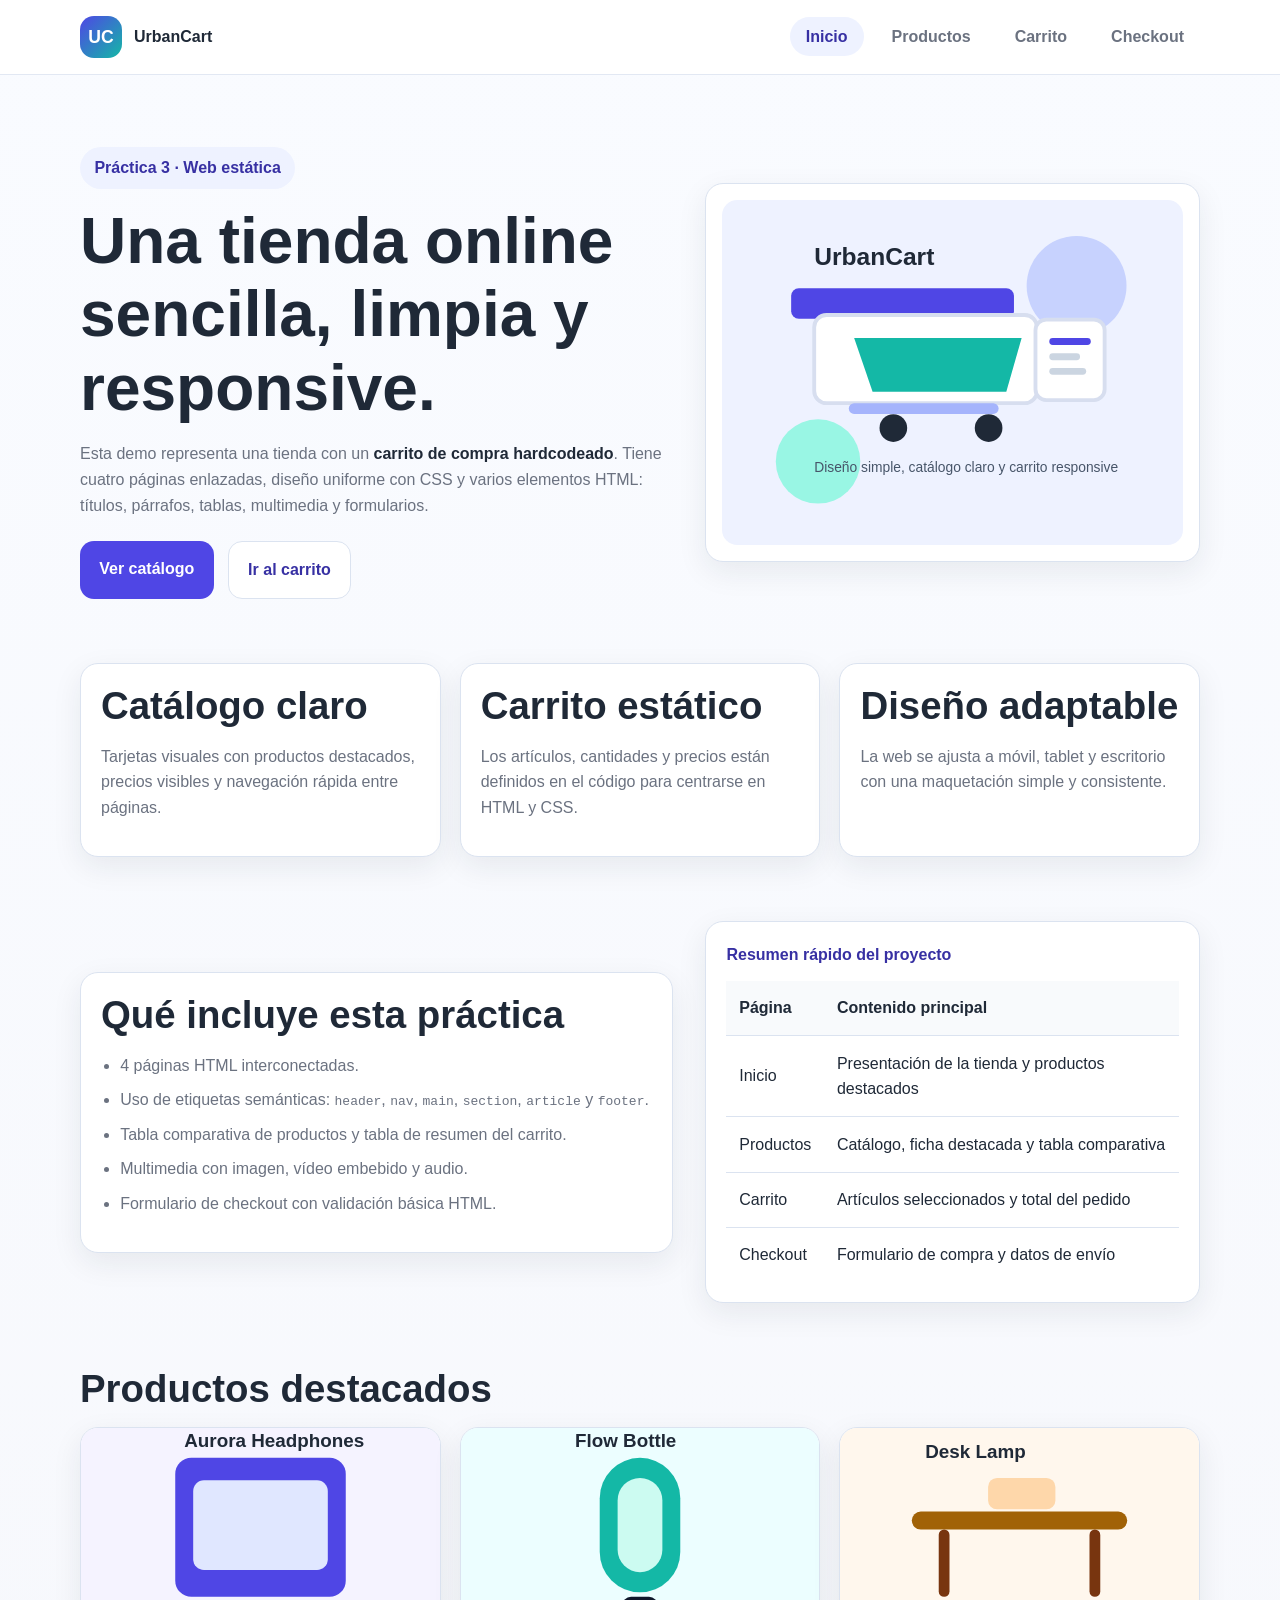
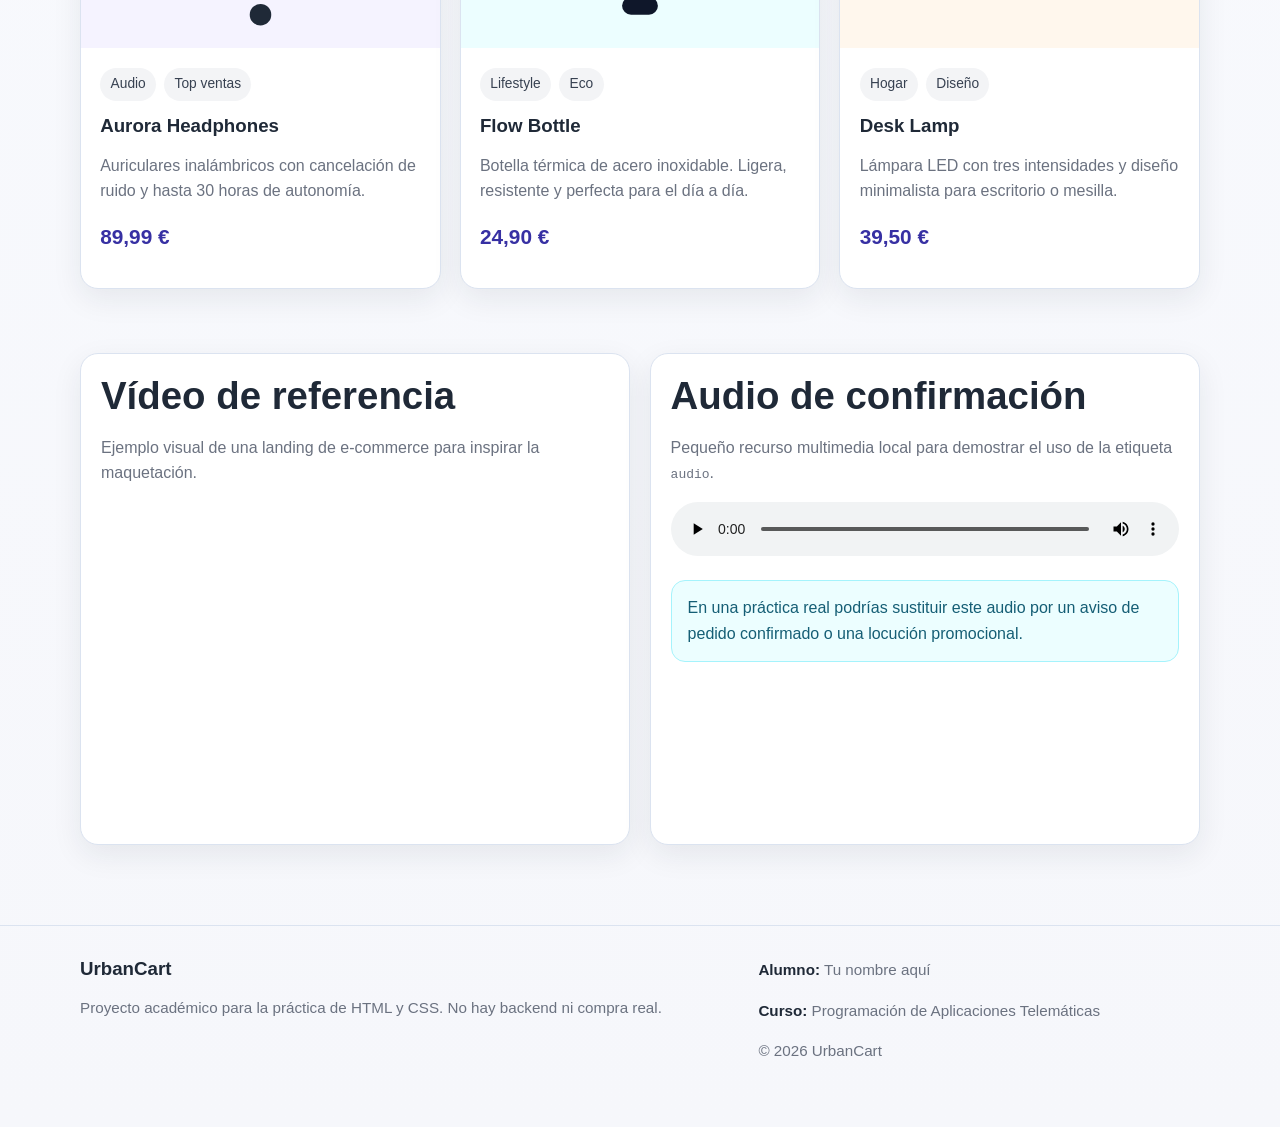
==== index.html @ 6edde0a0 "p4 inicial" ====
<!DOCTYPE html>
<html lang="es">
<head>
  <meta charset="UTF-8">
  <meta name="viewport" content="width=device-width, initial-scale=1.0">
  <meta name="description" content="Tienda online estática sobre un carrito de compra desarrollada con HTML y CSS.">
  <title>UrbanCart | Inicio</title>
  <link rel="stylesheet" href="styles.css">
</head>
<body>
  <header class="site-header">
    <div class="container navbar">
      <a class="logo" href="index.html">
        <span class="logo-mark">UC</span>
        <span>UrbanCart</span>
      </a>
      <nav aria-label="Navegación principal">
        <ul class="nav-links">
          <li><a class="active" href="index.html">Inicio</a></li>
          <li><a href="productos.html">Productos</a></li>
          <li><a href="carrito.html">Carrito</a></li>
          <li><a href="checkout.html">Checkout</a></li>
        </ul>
      </nav>
    </div>
  </header>

  <main>
    <section class="hero">
      <div class="container hero-grid">
        <div>
          <span class="badge">Práctica 3 · Web estática</span>
          <h1>Una tienda online sencilla, limpia y responsive.</h1>
          <p>
            Esta demo representa una tienda con un <strong>carrito de compra hardcodeado</strong>.
            Tiene cuatro páginas enlazadas, diseño uniforme con CSS y varios elementos HTML: títulos,
            párrafos, tablas, multimedia y formularios.
          </p>
          <div class="hero-actions">
            <a class="btn btn-primary" href="productos.html">Ver catálogo</a>
            <a class="btn btn-secondary" href="carrito.html">Ir al carrito</a>
          </div>
        </div>
        <article class="card hero-card">
          <img src="assets/img/hero-cart.svg" alt="Ilustración de un carrito de compra moderno con tarjetas de producto.">
        </article>
      </div>
    </section>

    <section class="section">
      <div class="container">
        <div class="grid-3">
          <article class="feature">
            <h2>Catálogo claro</h2>
            <p>Tarjetas visuales con productos destacados, precios visibles y navegación rápida entre páginas.</p>
          </article>
          <article class="feature">
            <h2>Carrito estático</h2>
            <p>Los artículos, cantidades y precios están definidos en el código para centrarse en HTML y CSS.</p>
          </article>
          <article class="feature">
            <h2>Diseño adaptable</h2>
            <p>La web se ajusta a móvil, tablet y escritorio con una maquetación simple y consistente.</p>
          </article>
        </div>
      </div>
    </section>

    <section class="section">
      <div class="container two-columns">
        <div class="info-box">
          <h2>Qué incluye esta práctica</h2>
          <ul class="check-list">
            <li>4 páginas HTML interconectadas.</li>
            <li>Uso de etiquetas semánticas: <code>header</code>, <code>nav</code>, <code>main</code>, <code>section</code>, <code>article</code> y <code>footer</code>.</li>
            <li>Tabla comparativa de productos y tabla de resumen del carrito.</li>
            <li>Multimedia con imagen, vídeo embebido y audio.</li>
            <li>Formulario de checkout con validación básica HTML.</li>
          </ul>
        </div>

        <div class="table-card">
          <table>
            <caption>Resumen rápido del proyecto</caption>
            <thead>
              <tr>
                <th>Página</th>
                <th>Contenido principal</th>
              </tr>
            </thead>
            <tbody>
              <tr>
                <td>Inicio</td>
                <td>Presentación de la tienda y productos destacados</td>
              </tr>
              <tr>
                <td>Productos</td>
                <td>Catálogo, ficha destacada y tabla comparativa</td>
              </tr>
              <tr>
                <td>Carrito</td>
                <td>Artículos seleccionados y total del pedido</td>
              </tr>
              <tr>
                <td>Checkout</td>
                <td>Formulario de compra y datos de envío</td>
              </tr>
            </tbody>
          </table>
        </div>
      </div>
    </section>

    <section class="section">
      <div class="container">
        <h2>Productos destacados</h2>
        <div class="catalog-grid">
          <article class="card catalog-item">
            <img src="assets/img/product-aurora.svg" alt="Auriculares Aurora en color azul.">
            <div class="catalog-content">
              <div class="tag-row">
                <span class="tag">Audio</span>
                <span class="tag">Top ventas</span>
              </div>
              <h3>Aurora Headphones</h3>
              <p>Auriculares inalámbricos con cancelación de ruido y hasta 30 horas de autonomía.</p>
              <p class="price">89,99 €</p>
            </div>
          </article>
          <article class="card catalog-item">
            <img src="assets/img/product-flow.svg" alt="Botella térmica Flow verde.">
            <div class="catalog-content">
              <div class="tag-row">
                <span class="tag">Lifestyle</span>
                <span class="tag">Eco</span>
              </div>
              <h3>Flow Bottle</h3>
              <p>Botella térmica de acero inoxidable. Ligera, resistente y perfecta para el día a día.</p>
              <p class="price">24,90 €</p>
            </div>
          </article>
          <article class="card catalog-item">
            <img src="assets/img/product-desk.svg" alt="Lámpara de escritorio minimalista color madera.">
            <div class="catalog-content">
              <div class="tag-row">
                <span class="tag">Hogar</span>
                <span class="tag">Diseño</span>
              </div>
              <h3>Desk Lamp</h3>
              <p>Lámpara LED con tres intensidades y diseño minimalista para escritorio o mesilla.</p>
              <p class="price">39,50 €</p>
            </div>
          </article>
        </div>
      </div>
    </section>

    <section class="section">
      <div class="container media-grid">
        <article class="media-card">
          <h2>Vídeo de referencia</h2>
          <p>Ejemplo visual de una landing de e-commerce para inspirar la maquetación.</p>
          <iframe height="315" src="https://www.youtube.com/embed/yfoY53QXEnI" title="Vídeo de ejemplo sobre diseño web responsive" allow="accelerometer; autoplay; clipboard-write; encrypted-media; gyroscope; picture-in-picture; web-share" allowfullscreen></iframe>
        </article>

        <article class="media-card">
          <h2>Audio de confirmación</h2>
          <p>Pequeño recurso multimedia local para demostrar el uso de la etiqueta <code>audio</code>.</p>
          <audio controls>
            <source src="assets/media/confirm-tone.wav" type="audio/wav">
            Tu navegador no soporta el elemento de audio.
          </audio>
          <div class="notice">En una práctica real podrías sustituir este audio por un aviso de pedido confirmado o una locución promocional.</div>
        </article>
      </div>
    </section>
  </main>

  <footer class="site-footer">
    <div class="container footer-grid">
      <div>
        <h3>UrbanCart</h3>
        <p class="small">Proyecto académico para la práctica de HTML y CSS. No hay backend ni compra real.</p>
      </div>
      <div>
        <p class="small"><strong>Alumno:</strong> Tu nombre aquí</p>
        <p class="small"><strong>Curso:</strong> Programación de Aplicaciones Telemáticas</p>
        <p class="small">© 2026 UrbanCart</p>
      </div>
    </div>
  </footer>
</body>
</html>
---- styles.css ----
:root {
  --bg: #f6f7fb;
  --surface: #ffffff;
  --surface-2: #eef2ff;
  --text: #1f2937;
  --muted: #6b7280;
  --primary: #4f46e5;
  --primary-dark: #3730a3;
  --accent: #14b8a6;
  --border: #dbe3f0;
  --shadow: 0 10px 30px rgba(31, 41, 55, 0.08);
  --radius: 18px;
  --max: 1120px;
}

* {
  box-sizing: border-box;
}

html {
  scroll-behavior: smooth;
}

body {
  margin: 0;
  font-family: Arial, Helvetica, sans-serif;
  color: var(--text);
  background: linear-gradient(180deg, #f9fbff 0%, var(--bg) 100%);
  line-height: 1.6;
}

a {
  color: inherit;
  text-decoration: none;
}

img {
  max-width: 100%;
  display: block;
}

.container {
  width: min(92%, var(--max));
  margin: 0 auto;
}

.site-header {
  position: sticky;
  top: 0;
  z-index: 10;
  backdrop-filter: blur(10px);
  background: rgba(255, 255, 255, 0.9);
  border-bottom: 1px solid rgba(219, 227, 240, 0.8);
}

.navbar {
  display: flex;
  align-items: center;
  justify-content: space-between;
  gap: 1rem;
  min-height: 74px;
}

.logo {
  display: flex;
  align-items: center;
  gap: 0.75rem;
  font-weight: 700;
}

.logo-mark {
  width: 42px;
  height: 42px;
  border-radius: 14px;
  background: linear-gradient(135deg, var(--primary), var(--accent));
  display: grid;
  place-items: center;
  color: white;
  font-size: 1.1rem;
}

.nav-links {
  list-style: none;
  display: flex;
  gap: 0.75rem;
  padding: 0;
  margin: 0;
  flex-wrap: wrap;
}

.nav-links a {
  padding: 0.7rem 1rem;
  border-radius: 999px;
  color: var(--muted);
  font-weight: 600;
}

.nav-links a:hover,
.nav-links a.active {
  background: var(--surface-2);
  color: var(--primary-dark);
}

.hero,
.page-hero {
  padding: 4.5rem 0 2rem;
}

.hero-grid,
.two-columns {
  display: grid;
  grid-template-columns: 1.2fr 1fr;
  gap: 2rem;
  align-items: center;
}

.badge {
  display: inline-flex;
  align-items: center;
  gap: 0.5rem;
  padding: 0.5rem 0.9rem;
  border-radius: 999px;
  background: var(--surface-2);
  color: var(--primary-dark);
  font-weight: 700;
  margin-bottom: 1rem;
}

h1, h2, h3 {
  line-height: 1.15;
  margin: 0 0 1rem;
}

h1 {
  font-size: clamp(2.3rem, 5vw, 4.2rem);
}

h2 {
  font-size: clamp(1.7rem, 3vw, 2.5rem);
}

p {
  margin: 0 0 1rem;
  color: var(--muted);
}

.hero-actions,
.inline-actions {
  display: flex;
  flex-wrap: wrap;
  gap: 0.9rem;
  margin-top: 1.4rem;
}

.btn,
button,
input[type="submit"] {
  border: none;
  border-radius: 14px;
  padding: 0.95rem 1.2rem;
  font-weight: 700;
  cursor: pointer;
  transition: transform 0.2s ease, box-shadow 0.2s ease;
}

.btn:hover,
button:hover,
input[type="submit"]:hover {
  transform: translateY(-2px);
  box-shadow: var(--shadow);
}

.btn-primary,
input[type="submit"] {
  background: var(--primary);
  color: #fff;
}

.btn-secondary {
  background: #fff;
  color: var(--primary-dark);
  border: 1px solid var(--border);
}

.card,
.feature,
.info-box,
.table-card,
.media-card,
.form-card,
.summary-card,
.cart-item {
  background: var(--surface);
  border: 1px solid var(--border);
  border-radius: var(--radius);
  box-shadow: var(--shadow);
}

.hero-card {
  padding: 1rem;
}

.hero-card img {
  width: 100%;
  border-radius: calc(var(--radius) - 6px);
}

.section {
  padding: 2rem 0;
}

.grid-3,
.grid-2,
.catalog-grid,
.stats-grid {
  display: grid;
  gap: 1.2rem;
}

.grid-3,
.catalog-grid,
.stats-grid {
  grid-template-columns: repeat(3, 1fr);
}

.grid-2 {
  grid-template-columns: repeat(2, 1fr);
}

.feature,
.info-box,
.table-card,
.media-card,
.form-card,
.summary-card,
.cart-item {
  padding: 1.25rem;
}

.catalog-item {
  overflow: hidden;
}

.catalog-item img {
  height: 220px;
  width: 100%;
  object-fit: cover;
}

.catalog-content {
  padding: 1.2rem;
}

.price {
  color: var(--primary-dark);
  font-size: 1.3rem;
  font-weight: 800;
}

.tag-row {
  display: flex;
  flex-wrap: wrap;
  gap: 0.5rem;
  margin-bottom: 0.9rem;
}

.tag {
  font-size: 0.86rem;
  background: #f3f4f6;
  color: #374151;
  padding: 0.35rem 0.65rem;
  border-radius: 999px;
}

table {
  width: 100%;
  border-collapse: collapse;
  overflow: hidden;
}

caption {
  text-align: left;
  font-weight: 700;
  margin-bottom: 0.8rem;
  color: var(--primary-dark);
}

th,
td {
  padding: 0.9rem 0.8rem;
  border-bottom: 1px solid var(--border);
  text-align: left;
}

th {
  background: #f8fafc;
}

tr:last-child td {
  border-bottom: none;
}

.check-list {
  padding-left: 1.2rem;
  color: var(--muted);
}

.check-list li + li {
  margin-top: 0.55rem;
}

.media-grid {
  display: grid;
  gap: 1.2rem;
  grid-template-columns: 1fr 1fr;
}

iframe,
video,
audio {
  width: 100%;
  border: 0;
  border-radius: 14px;
}

form {
  display: grid;
  gap: 1rem;
}

fieldset {
  border: 1px solid var(--border);
  border-radius: 16px;
  padding: 1rem;
}

legend {
  font-weight: 700;
  color: var(--primary-dark);
  padding: 0 0.4rem;
}

label {
  display: block;
  font-weight: 700;
  margin-bottom: 0.35rem;
}

input,
select,
textarea {
  width: 100%;
  padding: 0.9rem 1rem;
  border: 1px solid var(--border);
  border-radius: 12px;
  font: inherit;
  background: #fff;
}

textarea {
  min-height: 130px;
  resize: vertical;
}

.form-row {
  display: grid;
  grid-template-columns: repeat(2, 1fr);
  gap: 1rem;
}

.checkbox-row,
.radio-row {
  display: flex;
  flex-wrap: wrap;
  gap: 1rem;
}

.checkbox-row label,
.radio-row label {
  display: inline-flex;
  gap: 0.5rem;
  align-items: center;
  font-weight: 500;
  margin: 0;
}

.checkbox-row input,
.radio-row input {
  width: auto;
}

.cart-layout {
  display: grid;
  grid-template-columns: 1.4fr 0.8fr;
  gap: 1.2rem;
}

.cart-list {
  display: grid;
  gap: 1rem;
}

.cart-item {
  display: grid;
  grid-template-columns: 120px 1fr auto;
  gap: 1rem;
  align-items: center;
}

.cart-item img {
  border-radius: 14px;
  width: 120px;
  height: 120px;
  object-fit: cover;
}

.qty-box {
  display: inline-flex;
  align-items: center;
  gap: 0.8rem;
  background: #f8fafc;
  border: 1px solid var(--border);
  border-radius: 999px;
  padding: 0.3rem 0.8rem;
}

.summary-line {
  display: flex;
  justify-content: space-between;
  gap: 1rem;
  margin-bottom: 0.8rem;
}

.summary-line.total {
  font-size: 1.1rem;
  font-weight: 800;
  color: var(--primary-dark);
  padding-top: 0.8rem;
  border-top: 1px solid var(--border);
}

.notice {
  margin-top: 1rem;
  padding: 0.9rem 1rem;
  background: #ecfeff;
  border: 1px solid #a5f3fc;
  color: #155e75;
  border-radius: 14px;
}

.site-footer {
  margin-top: 3rem;
  padding: 2rem 0 3rem;
  border-top: 1px solid var(--border);
}

.footer-grid {
  display: grid;
  gap: 1rem;
  grid-template-columns: 1.2fr 0.8fr;
}

.small {
  font-size: 0.95rem;
}

strong {
  color: var(--text);
}

@media (max-width: 900px) {
  .hero-grid,
  .two-columns,
  .grid-2,
  .grid-3,
  .catalog-grid,
  .stats-grid,
  .media-grid,
  .cart-layout,
  .footer-grid,
  .form-row {
    grid-template-columns: 1fr;
  }

  .cart-item {
    grid-template-columns: 1fr;
  }

  .navbar {
    flex-direction: column;
    padding: 1rem 0;
  }
}

@media (max-width: 560px) {
  h1 {
    font-size: 2.2rem;
  }

  .nav-links {
    justify-content: center;
  }
}


.qty-static {
  display: inline-block;
  margin-top: 0.5rem;
  padding: 0.55rem 0.8rem;
  border: 1px solid var(--border);
  border-radius: 999px;
  background: var(--surface-soft);
  color: var(--text-muted);
}
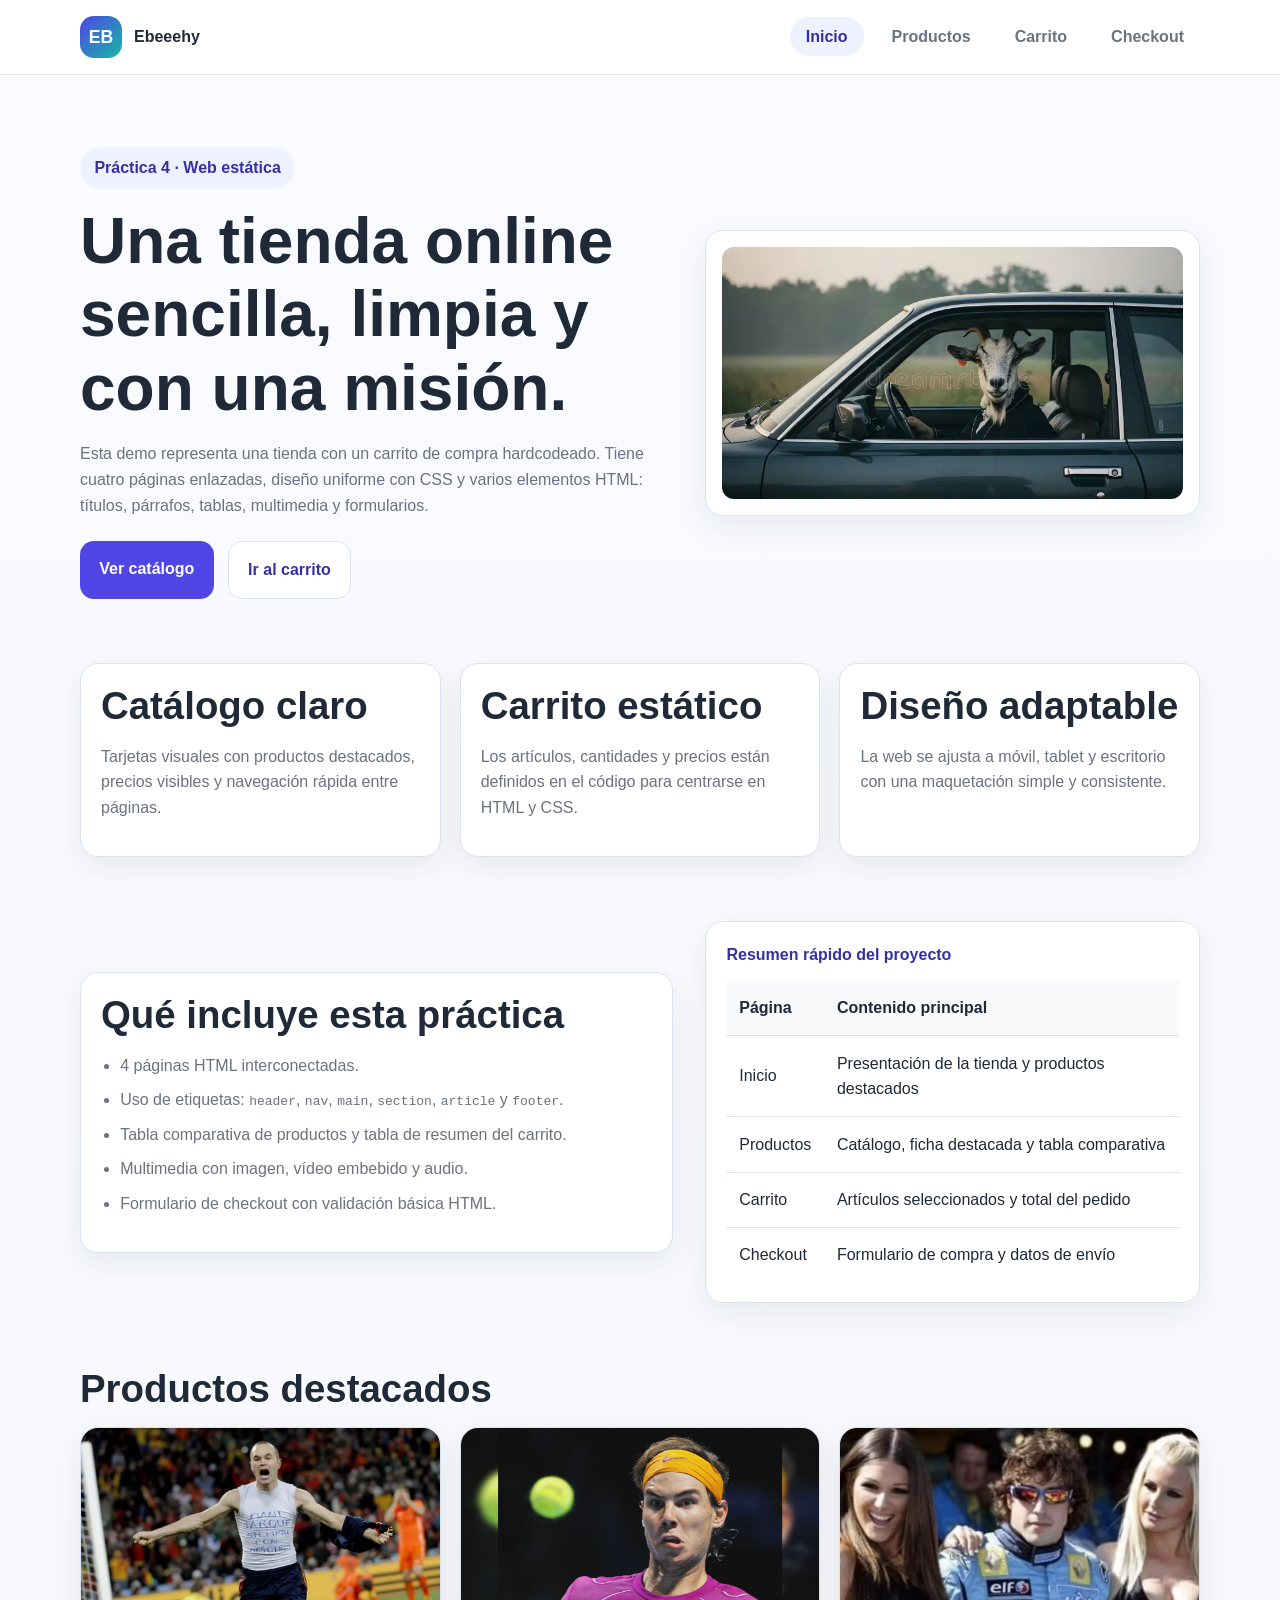
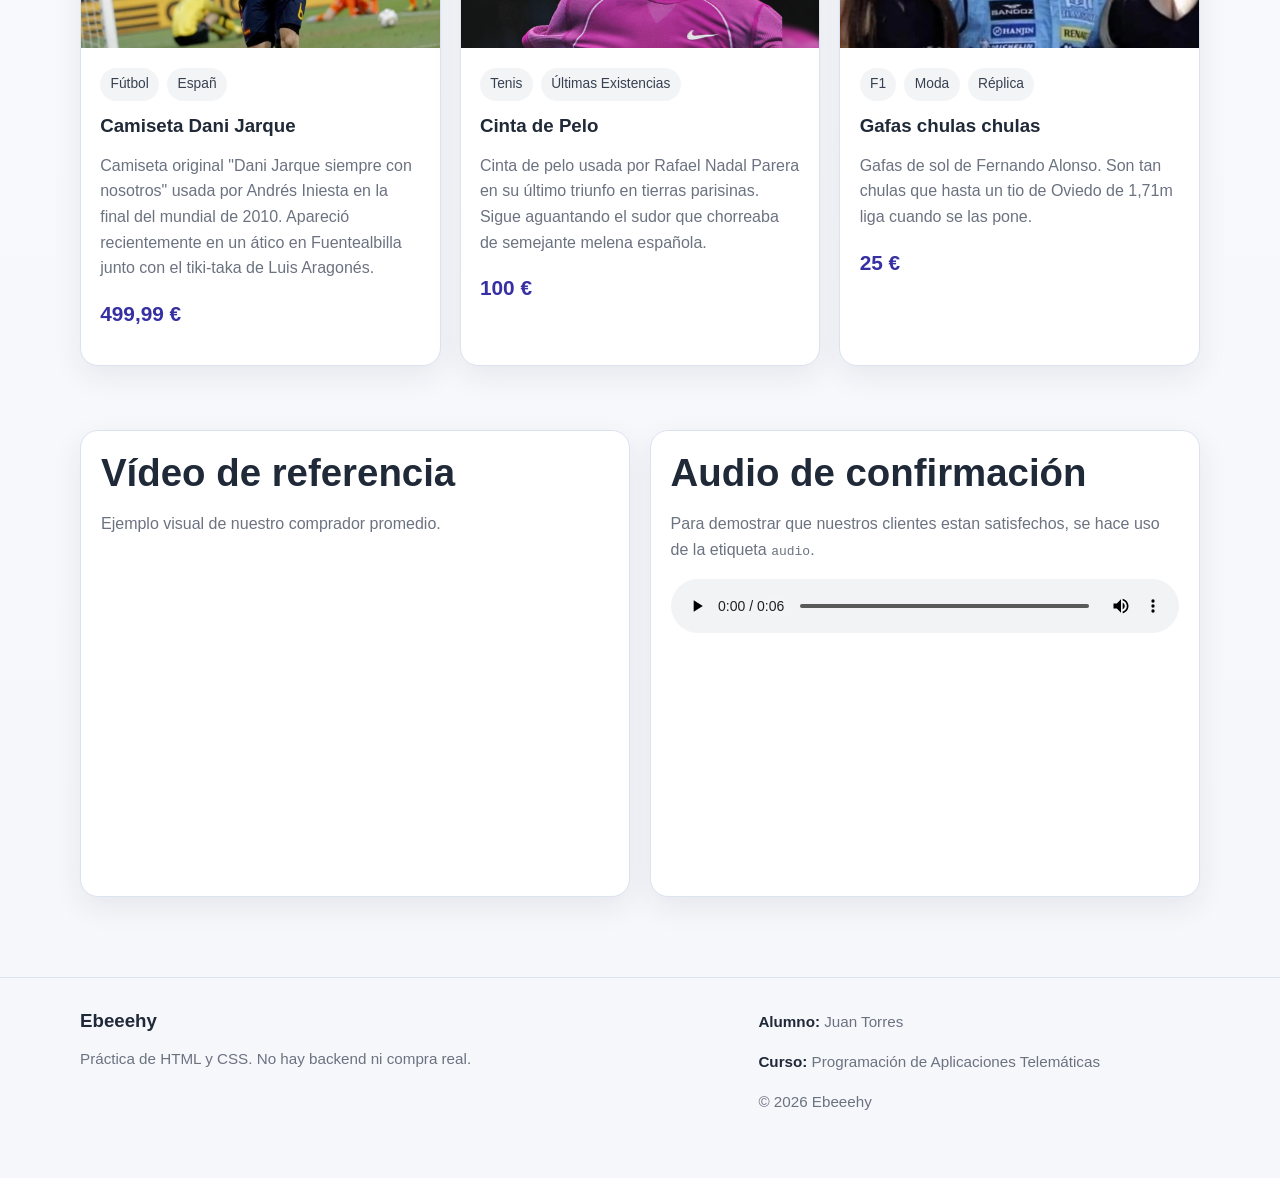
==== commit aaf00b54: "index.html" ====
--- a/index.html
+++ b/index.html
@@ -4,15 +4,15 @@
   <meta charset="UTF-8">
   <meta name="viewport" content="width=device-width, initial-scale=1.0">
   <meta name="description" content="Tienda online estática sobre un carrito de compra desarrollada con HTML y CSS.">
-  <title>UrbanCart | Inicio</title>
+  <title>Ebeeehy | Inicio</title>
   <link rel="stylesheet" href="styles.css">
 </head>
 <body>
   <header class="site-header">
     <div class="container navbar">
       <a class="logo" href="index.html">
-        <span class="logo-mark">UC</span>
-        <span>UrbanCart</span>
+        <span class="logo-mark">EB</span>
+        <span>Ebeeehy</span>
       </a>
       <nav aria-label="Navegación principal">
         <ul class="nav-links">
@@ -29,10 +29,10 @@
     <section class="hero">
       <div class="container hero-grid">
         <div>
-          <span class="badge">Práctica 3 · Web estática</span>
-          <h1>Una tienda online sencilla, limpia y responsive.</h1>
+          <span class="badge">Práctica 4 · Web estática</span>
+          <h1>Una tienda online sencilla, limpia y con una misión.</h1>
           <p>
-            Esta demo representa una tienda con un <strong>carrito de compra hardcodeado</strong>.
+            Esta demo representa una tienda con un carrito de compra hardcodeado.
             Tiene cuatro páginas enlazadas, diseño uniforme con CSS y varios elementos HTML: títulos,
             párrafos, tablas, multimedia y formularios.
           </p>
@@ -42,7 +42,7 @@
           </div>
         </div>
         <article class="card hero-card">
-          <img src="assets/img/hero-cart.svg" alt="Ilustración de un carrito de compra moderno con tarjetas de producto.">
+          <img src="assets/img/cabraAlVolante.webp">
         </article>
       </div>
     </section>
@@ -72,7 +72,7 @@
           <h2>Qué incluye esta práctica</h2>
           <ul class="check-list">
             <li>4 páginas HTML interconectadas.</li>
-            <li>Uso de etiquetas semánticas: <code>header</code>, <code>nav</code>, <code>main</code>, <code>section</code>, <code>article</code> y <code>footer</code>.</li>
+            <li>Uso de etiquetas: <code>header</code>, <code>nav</code>, <code>main</code>, <code>section</code>, <code>article</code> y <code>footer</code>.</li>
             <li>Tabla comparativa de productos y tabla de resumen del carrito.</li>
             <li>Multimedia con imagen, vídeo embebido y audio.</li>
             <li>Formulario de checkout con validación básica HTML.</li>
@@ -116,39 +116,40 @@
         <h2>Productos destacados</h2>
         <div class="catalog-grid">
           <article class="card catalog-item">
-            <img src="assets/img/product-aurora.svg" alt="Auriculares Aurora en color azul.">
+            <img src="assets/img/DaniJarque.webp">
             <div class="catalog-content">
               <div class="tag-row">
-                <span class="tag">Audio</span>
-                <span class="tag">Top ventas</span>
+                <span class="tag">Fútbol</span>
+                <span class="tag">Españ<area shape="" coords="" href="" alt=""></span>
               </div>
-              <h3>Aurora Headphones</h3>
-              <p>Auriculares inalámbricos con cancelación de ruido y hasta 30 horas de autonomía.</p>
-              <p class="price">89,99 €</p>
+              <h3>Camiseta Dani Jarque</h3>
+              <p>Camiseta original "Dani Jarque siempre con nosotros" usada por Andrés Iniesta en la final del mundial de 2010. Apareció recientemente en un ático en Fuentealbilla junto con el tiki-taka de Luis Aragonés.</p>
+              <p class="price">499,99 €</p>
             </div>
           </article>
           <article class="card catalog-item">
-            <img src="assets/img/product-flow.svg" alt="Botella térmica Flow verde.">
+            <img src="assets/img/Cint.png">
             <div class="catalog-content">
               <div class="tag-row">
-                <span class="tag">Lifestyle</span>
-                <span class="tag">Eco</span>
+                <span class="tag">Tenis</span>
+                <span class="tag">Últimas Existencias</span>
               </div>
-              <h3>Flow Bottle</h3>
-              <p>Botella térmica de acero inoxidable. Ligera, resistente y perfecta para el día a día.</p>
-              <p class="price">24,90 €</p>
+              <h3>Cinta de Pelo</h3>
+              <p>Cinta de pelo usada por Rafael Nadal Parera en su último triunfo en tierras parisinas. Sigue aguantando el sudor que chorreaba de semejante melena española.</p>
+              <p class="price">100 €</p>
             </div>
           </article>
           <article class="card catalog-item">
-            <img src="assets/img/product-desk.svg" alt="Lámpara de escritorio minimalista color madera.">
+            <img src="assets/img/alonsoPapa.webp">
             <div class="catalog-content">
               <div class="tag-row">
-                <span class="tag">Hogar</span>
-                <span class="tag">Diseño</span>
+                <span class="tag">F1</span>
+                <span class="tag">Moda</span>
+                <span class="tag">Réplica</span>
               </div>
-              <h3>Desk Lamp</h3>
-              <p>Lámpara LED con tres intensidades y diseño minimalista para escritorio o mesilla.</p>
-              <p class="price">39,50 €</p>
+              <h3>Gafas chulas chulas</h3>
+              <p>Gafas de sol de Fernando Alonso. Son tan chulas que hasta un tio de Oviedo de 1,71m liga cuando se las pone.</p>
+              <p class="price">25 €</p>
             </div>
           </article>
         </div>
@@ -159,18 +160,14 @@
       <div class="container media-grid">
         <article class="media-card">
           <h2>Vídeo de referencia</h2>
-          <p>Ejemplo visual de una landing de e-commerce para inspirar la maquetación.</p>
-          <iframe height="315" src="https://www.youtube.com/embed/yfoY53QXEnI" title="Vídeo de ejemplo sobre diseño web responsive" allow="accelerometer; autoplay; clipboard-write; encrypted-media; gyroscope; picture-in-picture; web-share" allowfullscreen></iframe>
-        </article>
-
+          <p>Ejemplo visual de nuestro comprador promedio.</p>
+          <iframe width="560" height="315" src="https://www.youtube.com/embed/R1Xfx9clo50?si=lTAWv2fEUoDqGA4y&amp;controls=0" title="YouTube video player" frameborder="0" allow="accelerometer; autoplay; clipboard-write; encrypted-media; gyroscope; picture-in-picture; web-share" referrerpolicy="strict-origin-when-cross-origin" allowfullscreen></iframe></article>
         <article class="media-card">
           <h2>Audio de confirmación</h2>
-          <p>Pequeño recurso multimedia local para demostrar el uso de la etiqueta <code>audio</code>.</p>
+          <p>Para demostrar que nuestros clientes estan satisfechos, se hace uso de la etiqueta <code>audio</code>.</p>
           <audio controls>
-            <source src="assets/media/confirm-tone.wav" type="audio/wav">
-            Tu navegador no soporta el elemento de audio.
+            <source src="assets/media/Voicy_Siuuu.mp3" type="audio/mp3">
           </audio>
-          <div class="notice">En una práctica real podrías sustituir este audio por un aviso de pedido confirmado o una locución promocional.</div>
         </article>
       </div>
     </section>
@@ -179,13 +176,13 @@
   <footer class="site-footer">
     <div class="container footer-grid">
       <div>
-        <h3>UrbanCart</h3>
-        <p class="small">Proyecto académico para la práctica de HTML y CSS. No hay backend ni compra real.</p>
+        <h3>Ebeeehy</h3>
+        <p class="small">Práctica de HTML y CSS. No hay backend ni compra real.</p>
       </div>
       <div>
-        <p class="small"><strong>Alumno:</strong> Tu nombre aquí</p>
+        <p class="small"><strong>Alumno:</strong> Juan Torres </p>
         <p class="small"><strong>Curso:</strong> Programación de Aplicaciones Telemáticas</p>
-        <p class="small">© 2026 UrbanCart</p>
+        <p class="small">© 2026 Ebeeehy</p>
       </div>
     </div>
   </footer>
--- a/styles.css
+++ b/styles.css
@@ -40,7 +40,7 @@
 }
 
 .container {
-  width: min(92%, var(--max));
+  width: min(94%, var(--max));
   margin: 0 auto;
 }
 
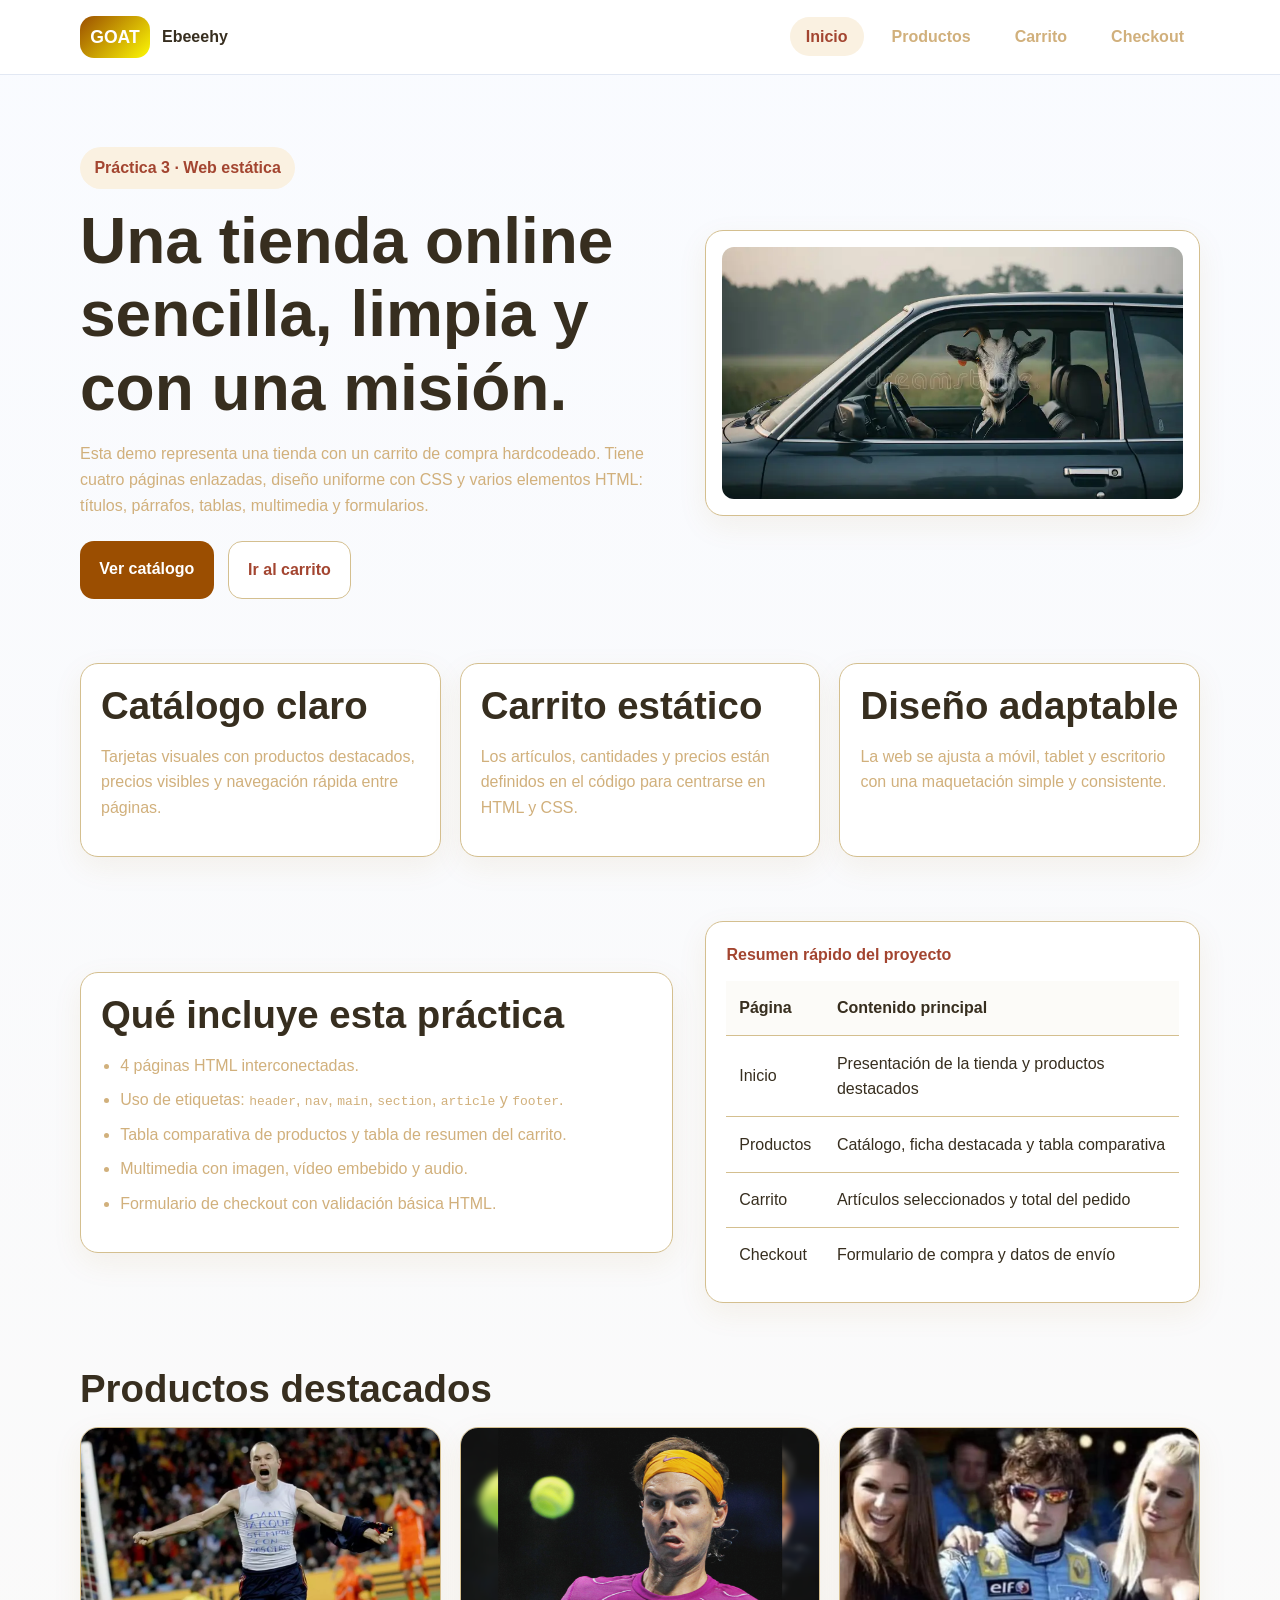
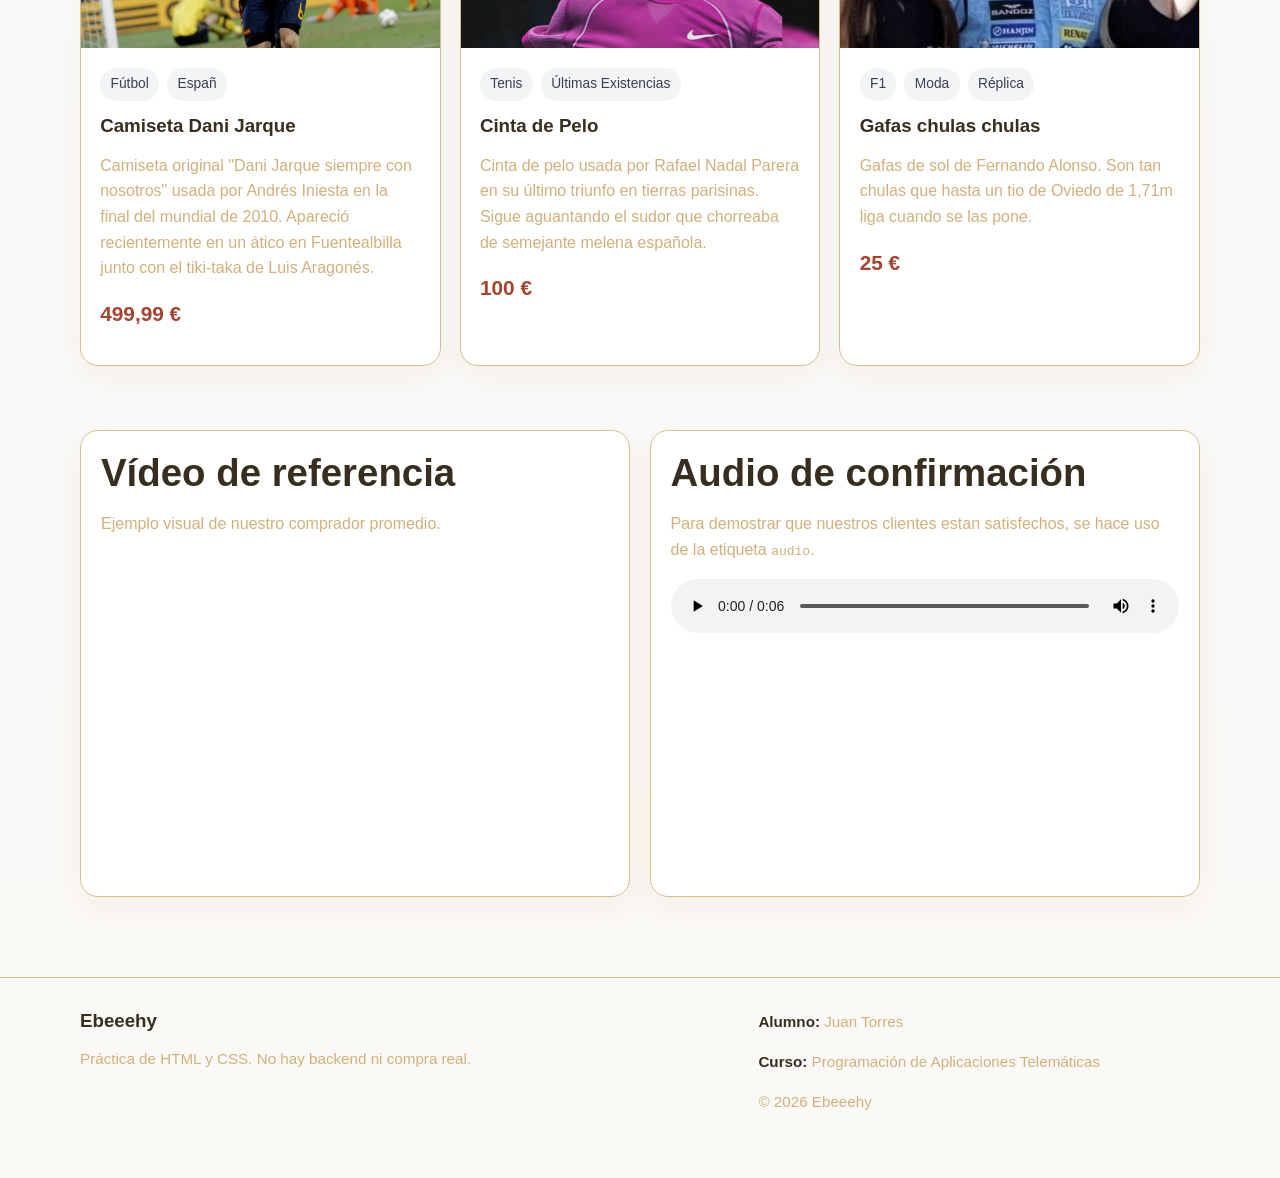
==== commit 3c8e509d: "Final codigo p4" ====
--- a/index.html
+++ b/index.html
@@ -11,7 +11,7 @@
   <header class="site-header">
     <div class="container navbar">
       <a class="logo" href="index.html">
-        <span class="logo-mark">EB</span>
+        <span class="logo-mark">GOAT</span>
         <span>Ebeeehy</span>
       </a>
       <nav aria-label="Navegación principal">
@@ -29,7 +29,7 @@
     <section class="hero">
       <div class="container hero-grid">
         <div>
-          <span class="badge">Práctica 4 · Web estática</span>
+          <span class="badge">Práctica 3 · Web estática</span>
           <h1>Una tienda online sencilla, limpia y con una misión.</h1>
           <p>
             Esta demo representa una tienda con un carrito de compra hardcodeado.
--- a/styles.css
+++ b/styles.css
@@ -1,14 +1,14 @@
 :root {
-  --bg: #f6f7fb;
+  --bg: #fbf9f6;
   --surface: #ffffff;
-  --surface-2: #eef2ff;
-  --text: #1f2937;
-  --muted: #6b7280;
-  --primary: #4f46e5;
-  --primary-dark: #3730a3;
-  --accent: #14b8a6;
-  --border: #dbe3f0;
-  --shadow: 0 10px 30px rgba(31, 41, 55, 0.08);
+  --surface-2: #faf1e1;
+  --text: #372e1f;
+  --muted: #d1b07c;
+  --primary: #9b4e01;
+  --primary-dark: #a34530;
+  --accent: #fdf905;
+  --border: #d4bf8f;
+  --shadow: 0 10px 30px rgba(172, 113, 31, 0.08);
   --radius: 18px;
   --max: 1120px;
 }
@@ -65,11 +65,11 @@
   display: flex;
   align-items: center;
   gap: 0.75rem;
-  font-weight: 700;
+  font-weight: 650;
 }
 
 .logo-mark {
-  width: 42px;
+  width: 70px;
   height: 42px;
   border-radius: 14px;
   background: linear-gradient(135deg, var(--primary), var(--accent));
@@ -293,7 +293,7 @@
 }
 
 th {
-  background: #f8fafc;
+  background: #fcfbf8;
 }
 
 tr:last-child td {
@@ -418,7 +418,7 @@
   display: inline-flex;
   align-items: center;
   gap: 0.8rem;
-  background: #f8fafc;
+  background: #fcfbf8;
   border: 1px solid var(--border);
   border-radius: 999px;
   padding: 0.3rem 0.8rem;
@@ -437,15 +437,6 @@
   color: var(--primary-dark);
   padding-top: 0.8rem;
   border-top: 1px solid var(--border);
-}
-
-.notice {
-  margin-top: 1rem;
-  padding: 0.9rem 1rem;
-  background: #ecfeff;
-  border: 1px solid #a5f3fc;
-  color: #155e75;
-  border-radius: 14px;
 }
 
 .site-footer {
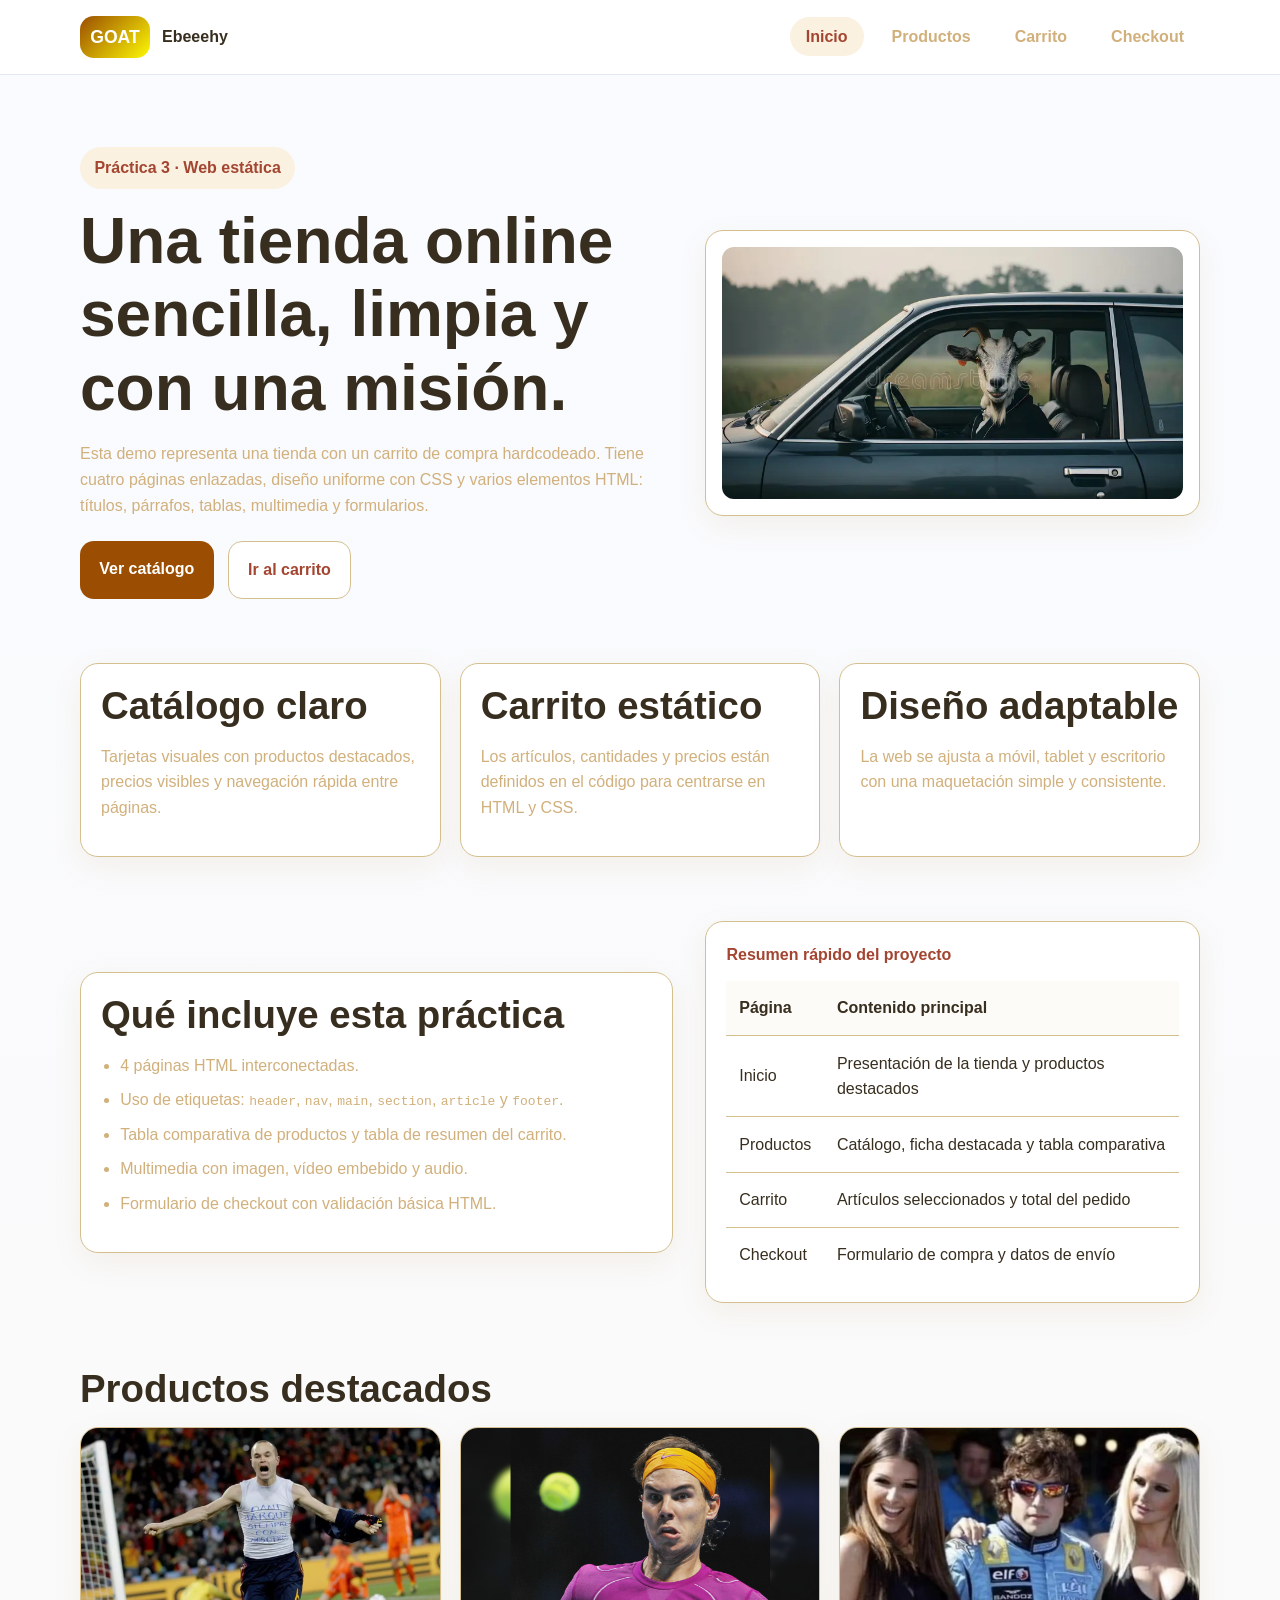
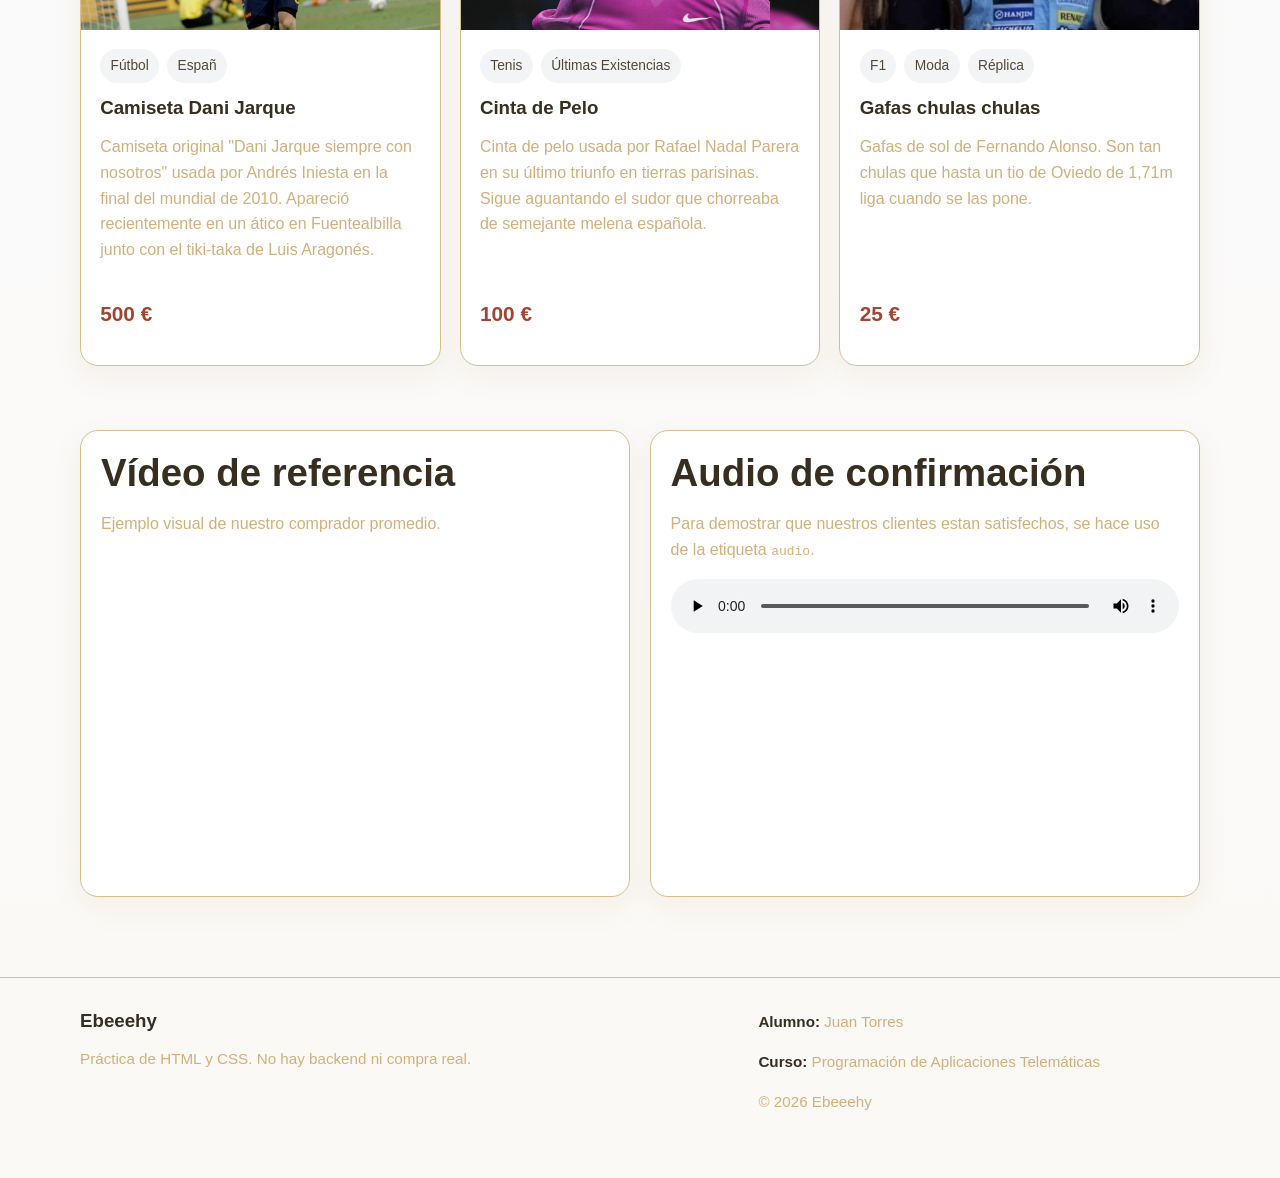
==== commit 6f063e41: "ultimas correcciones" ====
--- a/index.html
+++ b/index.html
@@ -124,7 +124,7 @@
               </div>
               <h3>Camiseta Dani Jarque</h3>
               <p>Camiseta original "Dani Jarque siempre con nosotros" usada por Andrés Iniesta en la final del mundial de 2010. Apareció recientemente en un ático en Fuentealbilla junto con el tiki-taka de Luis Aragonés.</p>
-              <p class="price">499,99 €</p>
+              <p class="price">500 €</p>
             </div>
           </article>
           <article class="card catalog-item">
--- a/styles.css
+++ b/styles.css
@@ -239,6 +239,9 @@
 
 .catalog-item {
   overflow: hidden;
+  display: flex;
+  flex-direction: column;
+  height: 100%;
 }
 
 .catalog-item img {
@@ -249,12 +252,16 @@
 
 .catalog-content {
   padding: 1.2rem;
+  display: flex;
+  flex-direction: column;
+  height: 100%;
 }
 
 .price {
   color: var(--primary-dark);
   font-size: 1.3rem;
   font-weight: 800;
+  margin-top: auto;
 }
 
 .tag-row {
@@ -267,7 +274,7 @@
 .tag {
   font-size: 0.86rem;
   background: #f3f4f6;
-  color: #374151;
+  color: #514837;
   padding: 0.35rem 0.65rem;
   border-radius: 999px;
 }
